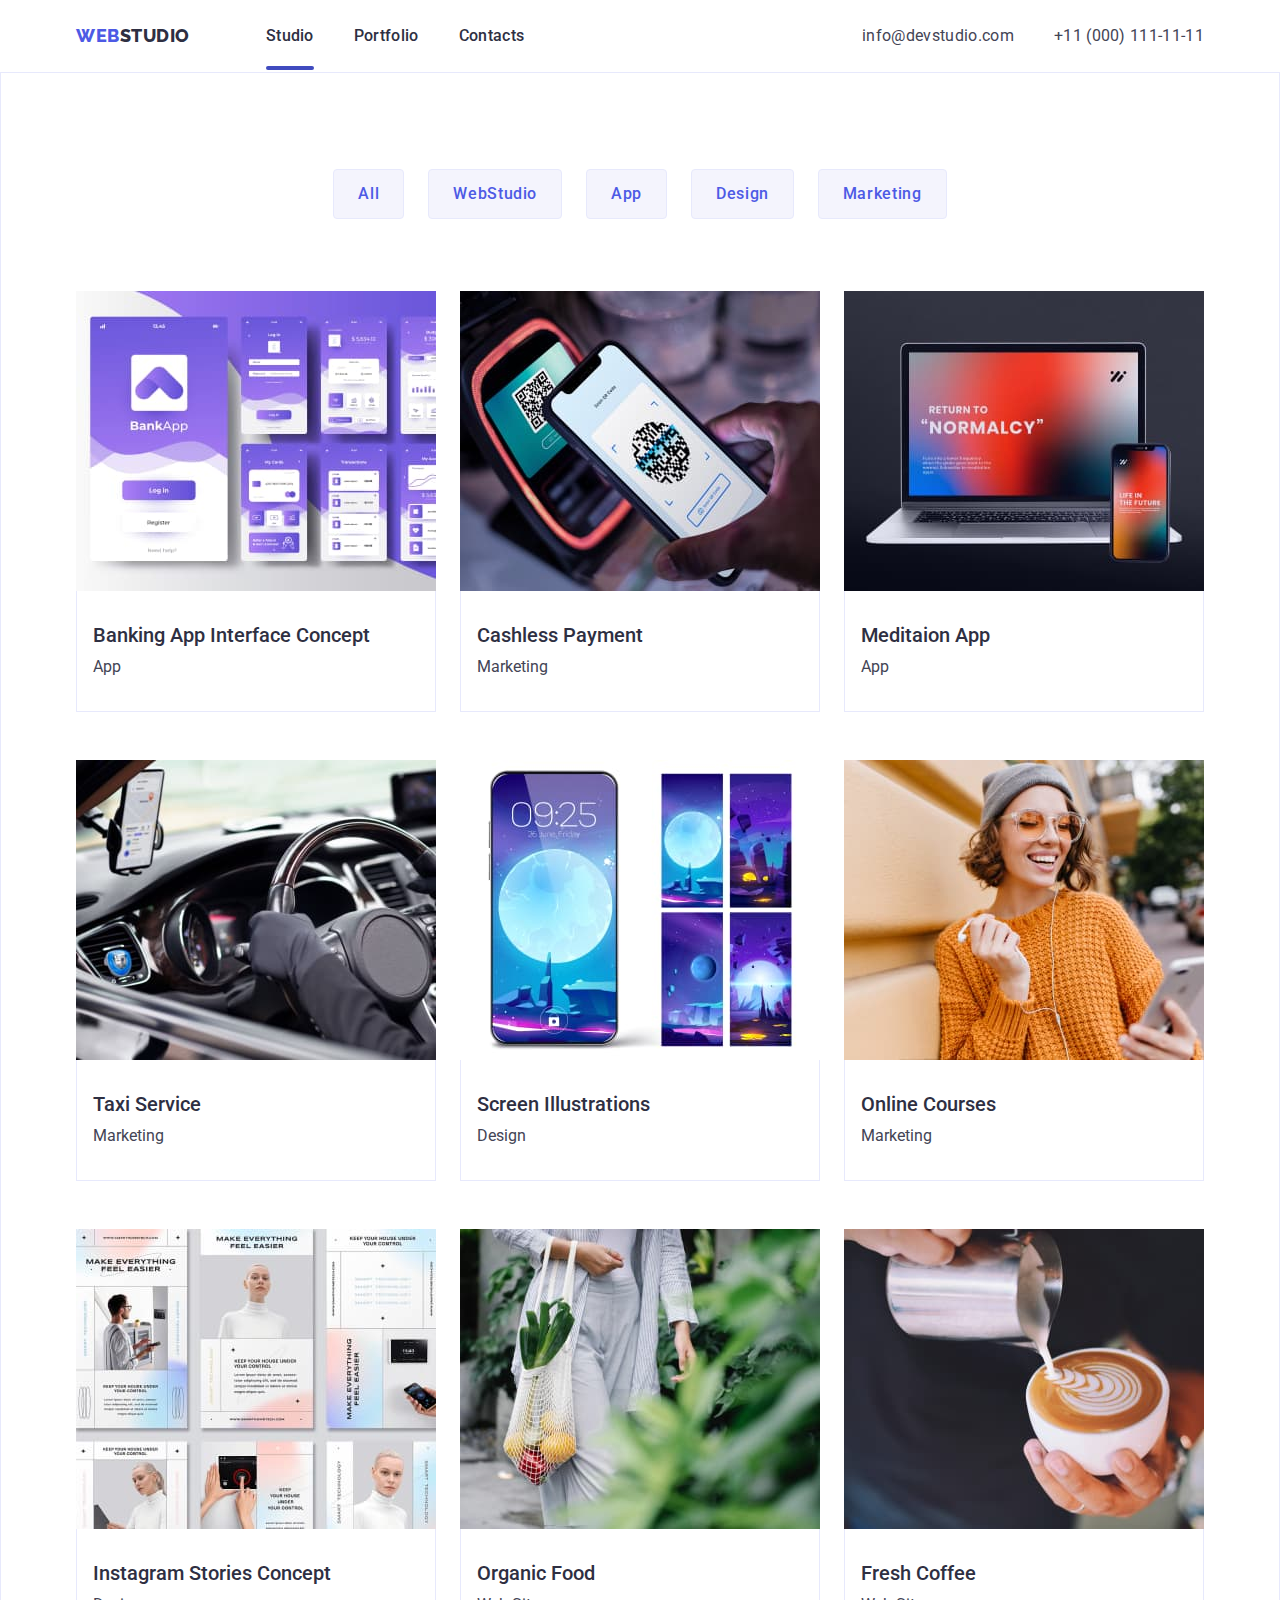
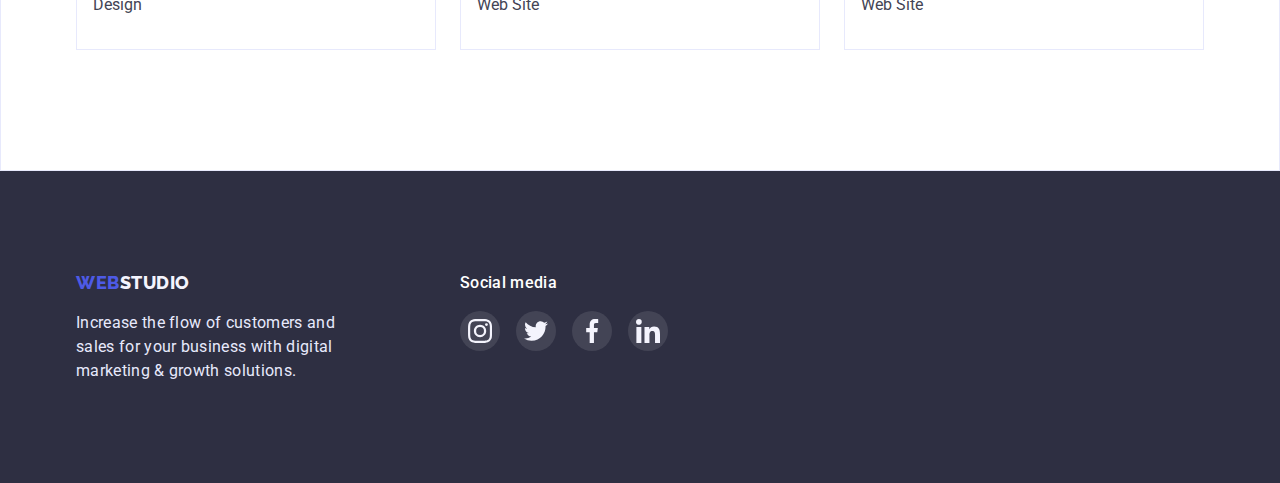
==== portfolio.html @ 9f7de774 "hw5" ====
<!DOCTYPE html>
<html lang="en">
  <head>
    <meta charset="UTF-8" />
    <meta http-equiv="X-UA-Compatible" content="IE=edge" />
    <meta name="viewport" content="width=device-width, initial-scale=1.0" />
    <title>Portfolio</title>
    <link rel="preconnect" href="https://fonts.googleapis.com" />
    <link rel="preconnect" href="https://fonts.gstatic.com" crossorigin />
    <link
      href="https://fonts.googleapis.com/css2?family=Raleway:wght@800&family=Roboto:wght@400;500;700;900&display=swap"
      rel="stylesheet"
    />
    <link
      rel="stylesheet"
      href="https://cdn.jsdelivr.net/npm/modern-normalize@1.1.0/modern-normalize.min.css"
    />
    <link rel="stylesheet" href="./css/styles.css" />
  </head>
  <body>
    <header class="main-header">
      <!--header-->
      <div class="container page-header-container">
        <nav class="main-navigation">
          <a class="logotype-header" href="./index.html"
            >WEB<span>STUDIO</span></a
          >
          <ul class="menu list">
            <li class="menu-item">
              <a class="menu-link current" href="">Studio</a>
            </li>
            <li class="menu-item">
              <a class="menu-link" href="./index.html">Portfolio</a>
            </li>
            <li class="menu-item"><a class="menu-link" href="">Contacts</a></li>
          </ul>
        </nav>
        <address>
          <ul class="menu-contact list">
            <li class="menu-contact-item list">
              <a class="contact-email list" href="mailto:info@devstudio.com"
                >info@devstudio.com
              </a>
            </li>
            <li class="menu-contact-item list">
              <a class="contact-phone list" href="tel:+110001111111"
                >+11 (000) 111-11-11
              </a>
            </li>
          </ul>
        </address>
      </div>
    </header>

    <main>
      <!--section-->
      <section class="portfolio-section">
        <div class="container">
          <h1 class="visually-hidden">Portfolio</h1>
          <ul class="menu-navigation list">
            <li class="menu-portfolio-list">
              <button class="nav-btn" type="button">All</button>
            </li>
            <li class="menu-portfolio-list">
              <button class="nav-btn" type="button">WebStudio</button>
            </li>
            <li class="menu-portfolio-list">
              <button class="nav-btn" type="button">App</button>
            </li>
            <li class="menu-portfolio-list">
              <button class="nav-btn" type="button">Design</button>
            </li>
            <li class="menu-portfolio-list">
              <button class="nav-btn" type="button">Marketing</button>
            </li>
          </ul>

          <ul class="menu-portfolio list">
            <li class="menu-portfolio-item">
              <a href="" class="menu-portfolio-link">
                <div class="menu-portfolio-img">
                  <img
                    src="./images/images-portfolio/banking-app.jpg"
                    alt="galary-1"
                    width="360"
                    height="300"
                  />
                  <p class="overlay">
                    14 Stylish and User-Friendly App Design Concepts · Task
                    Manager App · Calorie Tracker App · Exotic Fruit Ecommerce
                    App · Cloud Storage App
                  </p>
                </div>
                <div class="menu-portfolio-item-wrapper">
                  <h3 class="galary-header">Banking App Interface Concept</h3>
                  <p class="galary-text">App</p>
                </div>
              </a>
            </li>
            <li class="menu-portfolio-item">
              <a href="" class="menu-portfolio-link">
                <div class="menu-portfolio-img">
                  <img
                    src="./images/images-portfolio/cashless-payment.jpg"
                    alt="galary-2"
                    width="360"
                    height="300"
                  />
                  <p class="overlay">
                    14 Stylish and User-Friendly App Design Concepts · Task
                    Manager App · Calorie Tracker App · Exotic Fruit Ecommerce
                    App · Cloud Storage App
                  </p>
                </div>
                <div class="menu-portfolio-item-wrapper">
                  <h3 class="galary-header">Cashless Payment</h3>
                  <p class="galary-text">Marketing</p>
                </div>
              </a>
            </li>
            <li class="menu-portfolio-item">
              <a href="" class="menu-portfolio-link">
                <div class="menu-portfolio-img">
                  <img
                    src="./images/images-portfolio/meditaion-app.jpg"
                    alt="galary-3"
                    width="360"
                    height="300"
                  />
                  <p class="overlay">
                    14 Stylish and User-Friendly App Design Concepts · Task
                    Manager App · Calorie Tracker App · Exotic Fruit Ecommerce
                    App · Cloud Storage App
                  </p>
                </div>
                <div class="menu-portfolio-item-wrapper">
                  <h3 class="galary-header">Meditaion App</h3>
                  <p class="galary-text">App</p>
                </div>
              </a>
            </li>
            <li class="menu-portfolio-item">
              <a href="" class="menu-portfolio-link">
                <div class="menu-portfolio-img">
                  <img
                    src="./images/images-portfolio/taxi-services.jpg"
                    alt="galary-4"
                    width="360"
                    height="300"
                  />
                  <p class="overlay">
                    14 Stylish and User-Friendly App Design Concepts · Task
                    Manager App · Calorie Tracker App · Exotic Fruit Ecommerce
                    App · Cloud Storage App
                  </p>
                </div>
                <div class="menu-portfolio-item-wrapper">
                  <h3 class="galary-header">Taxi Service</h3>
                  <p class="galary-text">Marketing</p>
                </div>
              </a>
            </li>
            <li class="menu-portfolio-item">
              <a href="" class="menu-portfolio-link">
                <div class="menu-portfolio-img">
                  <img
                    src="./images/images-portfolio/screen-illustration.jpg"
                    alt="galary-5"
                    width="360"
                    height="300"
                  />
                  <p class="overlay">
                    14 Stylish and User-Friendly App Design Concepts · Task
                    Manager App · Calorie Tracker App · Exotic Fruit Ecommerce
                    App · Cloud Storage App
                  </p>
                </div>
                <div class="menu-portfolio-item-wrapper">
                  <h3 class="galary-header">Screen Illustrations</h3>
                  <p class="galary-text">Design</p>
                </div>
              </a>
            </li>
            <li class="menu-portfolio-item">
              <a href="" class="menu-portfolio-link">
                <div class="menu-portfolio-img">
                  <img
                    src="./images/images-portfolio/online-courses.jpg"
                    alt="galary-6"
                    width="360"
                    height="300"
                  />
                  <p class="overlay">
                    14 Stylish and User-Friendly App Design Concepts · Task
                    Manager App · Calorie Tracker App · Exotic Fruit Ecommerce
                    App · Cloud Storage App
                  </p>
                </div>
                <div class="menu-portfolio-item-wrapper">
                  <h3 class="galary-header">Online Courses</h3>
                  <p class="galary-text">Marketing</p>
                </div>
              </a>
            </li>
            <li class="menu-portfolio-item">
              <a href="" class="menu-portfolio-link">
                <div class="menu-portfolio-img">
                  <img
                    src="./images/images-portfolio/instagram-stories.jpg"
                    alt="galary-7"
                    width="360"
                    height="300"
                  />
                  <p class="overlay">
                    14 Stylish and User-Friendly App Design Concepts · Task
                    Manager App · Calorie Tracker App · Exotic Fruit Ecommerce
                    App · Cloud Storage App
                  </p>
                </div>
                <div class="menu-portfolio-item-wrapper">
                  <h3 class="galary-header">Instagram Stories Concept</h3>
                  <p class="galary-text">Design</p>
                </div>
              </a>
            </li>
            <li class="menu-portfolio-item">
              <a href="" class="menu-portfolio-link">
                <div class="menu-portfolio-img">
                  <img
                    src="./images/images-portfolio/organic-food.jpg"
                    alt="galary-8"
                    width="360"
                    height="300"
                  />
                  <p class="overlay">
                    14 Stylish and User-Friendly App Design Concepts · Task
                    Manager App · Calorie Tracker App · Exotic Fruit Ecommerce
                    App · Cloud Storage App
                  </p>
                </div>
                <div class="menu-portfolio-item-wrapper">
                  <h3 class="galary-header">Organic Food</h3>
                  <p class="galary-text">Web Site</p>
                </div>
              </a>
            </li>
            <li class="menu-portfolio-item">
              <a href="" class="menu-portfolio-link">
                <div class="menu-portfolio-img">
                  <img
                    src="./images/images-portfolio/fresh-coffee.jpg"
                    alt="galary-9"
                    width="360"
                    height="300"
                  />
                  <p class="overlay">
                    14 Stylish and User-Friendly App Design Concepts · Task
                    Manager App · Calorie Tracker App · Exotic Fruit Ecommerce
                    App · Cloud Storage App
                  </p>
                </div>
                <div class="menu-portfolio-item-wrapper">
                  <h3 class="galary-header">Fresh Coffee</h3>
                  <p class="galary-text">Web Site</p>
                </div>
              </a>
            </li>
          </ul>
        </div>
      </section>
    </main>
    <!--footer-->
    <footer class="footer-section">
      <div class="container footer-two-div">
        <div class="footer-container">
          <a class="logotype-footer" href="./index.html"
            >WEB<span>STUDIO</span></a
          >
          <p class="footer-text">
            Increase the flow of customers and sales for your business with
            digital marketing & growth solutions.
          </p>
        </div>

        <div class="social-media-footer">
          <p class="footer-text-social">Social media</p>
          <ul class="social-list-footer list">
            <li class="social-item-footer">
              <a href="" class="footer-list-link">
                <svg class="social-list-icon-footer" width="24" height="24">
                  <use href="./images/sprite.svg#icon-instagram-2"></use>
                </svg>
              </a>
            </li>
            <li class="social-item-footer">
              <a href="" class="footer-list-link">
                <svg class="social-list-icon-footer" width="24" height="24">
                  <use href="./images/sprite.svg#icon-twitter-1"></use>
                </svg>
              </a>
            </li>
            <li class="social-item-footer">
              <a href="" class="footer-list-link">
                <svg class="social-list-icon-footer" width="24" height="24">
                  <use href="./images/sprite.svg#icon-facebook-1"></use>
                </svg>
              </a>
            </li>
            <li class="social-item-footer">
              <a href="" class="footer-list-link">
                <svg class="social-list-icon-footer" width="24" height="24">
                  <use href="./images/sprite.svg#icon-linkedin-1"></use>
                </svg>
              </a>
            </li>
          </ul>
        </div>
      </div>
    </footer>
  </body>
</html>
---- css/styles.css ----
:root{
    --primary-font:'Roboto',sans-serif;
    --secondary-font:'Raleway', sans-serif;
    --primary-text-color:#2E2F42;
    --secondary-text-color:#434455;
    --accent-color:#4D5AE5;
    --accent-color-portfolio:#404BBF;
    --main-white-color:#FFFFFF;
    --main-backgroud-color:#F4F4FD;
    --footer-logo-color:#E7E9FC;
    --social-media:#31D0AA;
    --customers-color:#8E8F99;
    --main-black:#000000;
    --modal-backgroud-color:#FCFCFC;
    --transition-dur-and-func: 250ms cubic-bezier(0.4, 0, 0.2, 1);
 
}

h1,h2,h3,p, ul,ol {
    margin: 0;
    padding: 0;
   
}

img {
    display: block;
}

.list {
    list-style: none;
}

.container {
    width: 1158px;
    margin-left: auto;
    margin-right: auto;
    padding-left: 15px;
    padding-right: 15px;
  
}


.page-header-container{
    display: flex;
    align-items: center;
    justify-content: space-between;
}

.main-navigation{
    display: flex;
    align-items: center;
}

.menu{
display: flex;
align-items: center;
}

.menu-item:not(:last-child) {
    margin-right: 40px;
}

.menu-link{
    padding: 24px 0;
}

.current{
    color: var(--accent-color-portfolio);
    margin-top: 24px 0;
    position: relative;
}

.current::after{
    display: block;
    content: '';
    position: absolute;
    width: 100%;
    height: 4px;
    left: 0;
    bottom: 0;
    background: var(--accent-color-portfolio);
    border-radius: 2px;
    bottom: -1px;

}

.menu-contact{
display: flex;
align-items: center;
margin-left: auto;
}

.contact-email{
    margin-right: 40px;
    padding-top: 24px;
    padding-bottom: 24px;
}

.visually-hidden{
    position: absolute;
        width: 1px;
        height: 1px;
        margin: -1px;
        border: 0;
        padding: 0;
        white-space: nowrap;
        clip-path: inset(100%);
        clip: rect(0 0 0 0);
        overflow: hidden;
}

body{
    font-family: var(--primary-font);
}

/* WebStudio header */

.logotype-header{
    text-decoration: none;
    font-family: var(--secondary-font);
    font-weight: 800;
    font-size: 18px;
    line-height: 1.33;
    display: flex;
    align-items: center;
    letter-spacing: 0.03em;
    text-transform: uppercase;
    color: var(--accent-color);
    margin-right: 76px;
    padding-top: 24px;
    padding-bottom: 24px;


}
.logotype-header span{
    color: var(--primary-text-color);
  
}

.menu-link {
        text-decoration: none;
        font-weight: 500;
        font-size: 16px;
        line-height: 1.5;
        letter-spacing: 0.02em;
        color: var(--primary-text-color);
        padding-top: 24px;
        padding-bottom: 24px;
        transition: color var(--transition-dur-and-func);
}
.menu-link:hover,
.menu-link:focus {
    color: var(--accent-color);
}

.contact-email, .contact-phone {
    text-decoration: none;
    font-weight: 400;
    font-size: 16px;
    font-style: normal;
    line-height: 1.5;   
    letter-spacing: 0.02em;
    color: var(--secondary-text-color);
    padding-top: 24px;
    padding-bottom: 24px;
    transition: color var(--transition-dur-and-func);
}

.contact-email:hover,
.contact-email:focus {
 color: var(--accent-color);
}

.contact-phone:hover,
.contact-phone:focus {
color: var(--accent-color);
}

/* Web Studio hero section */

.hero{
    background-color: var(--primary-text-color);
    display: flex;
    padding-top: 188px;
    padding-bottom: 188px;
    margin: auto;
    text-align: center;
    background-image:linear-gradient(rgba(46, 47, 66, 0.7), rgba(46, 47, 66, 0.7)), url(../images/people-office.jpg);
    max-width: 1440px;
    background-size: cover;
}

.hero-title {
    font-weight: 700;
    font-size: 56px;
    line-height: 1.07;
    letter-spacing: 0.02em;
    color: var(--main-white-color);
    width: 507px;
    margin-top: 0px;
    margin-right: auto;
    margin-bottom: 48px;
    margin-left: auto;
}


.modal-btn {
    padding-top: 16px;
    padding-bottom: 16px;
    padding-left: 32px;
    padding-right: 32px;
    text-decoration: none;
    font-family: inherit;
    cursor: pointer;
    font-weight: 500;
    font-size: 16px;
    line-height: 1.5;
    display: flex;
    align-items: center;
    letter-spacing: 0.04em;
    color: var(--main-white-color);
    background:var(--accent-color);
    display: block;
    margin: 0 auto;
    border: 1px solid var(--accent-color);
    border-radius: 4px;
    transition: color var(--transition-dur-and-func);
}

.modal-btn:hover,
.modal-btn:focus {
    background: var(--accent-color-portfolio);
    color: var(--main-white-color);
}

/* Portfolio section */

.portfolio-section{
    padding-bottom: 120px;
    padding-top: 96px;
    border: 1px solid var(--footer-logo-color);
}

.menu-navigation{
display: flex;
align-items: center;
justify-content: center;
margin-bottom: 72px;
}


.menu-portfolio-list:not(:last-child){
    margin-right: 24px;
}

.nav-btn:hover,
.nav-btn:focus {
    box-shadow: 0px 3px 1px rgba(0, 0, 0, 0.1), 0px 2px 1px rgba(0, 0, 0, 0.08), 0px 2px 2px rgba(0, 0, 0, 0.12);
    border-color: var(--accent-color-portfolio);
}

.menu-portfolio{
    display: flex;
    flex-wrap: wrap;
    column-gap: 24px;
    row-gap: 48px;
    text-decoration: none;

}

.menu-portfolio-item{
flex-basis: calc(100%-48px)/3;
text-decoration: none;
}


.menu-portfolio-link:hover,
.menu-portfolio-link:focus{
    box-shadow: 0px 1px 6px rgba(46, 47, 66, 0.08),
        0px 1px 1px rgba(46, 47, 66, 0.16),
        0px 2px 1px rgba(46, 47, 66, 0.08);
}

.menu-portfolio-link{
display: block;
text-decoration: none;

}

.menu-portfolio-link:hover .overlay, 
.menu-portfolio-link:focus .overlay {
    transform: translate(0, 0);
}


.menu-portfolio-img{
position: relative;
overflow: hidden;
}


.menu-portfolio-item-wrapper{
    padding-top: 32px;
    padding-bottom: 32px;
    padding-left: 16px;
    padding-right: 16px;
    border: 1px solid var(--footer-logo-color);
    border-top: none;
}

.nav-btn{
    text-decoration: none;
    font-family: inherit;
    cursor: pointer;
    font-weight: 500;
    font-size: 16px;
    line-height: 1.5;
    display: flex;
    align-items: center;
    text-align: center;
    letter-spacing: 0.04em;
    color: var(--accent-color);
    background:var(--main-backgroud-color);
    padding-top: 12px;
    padding-bottom: 12px;
    padding-left: 24px;
    padding-right: 24px;
    border: 1px solid var(--footer-logo-color);
    border-radius: 4px;
}
.nav-btn:hover,
.nav-btn:focus {
    background-color: var(--accent-color-portfolio);
    color: var(--main-white-color);
}

.galary-header{
    text-decoration: none;
    font-weight: 500;
    font-size: 20px;
    line-height: 1.2;
    color: var(--primary-text-color);
    margin-bottom: 8px;
}

.galary-text{
    text-decoration: none;
    font-weight: 400;
    font-size: 16px;
    line-height: 1.5;
    color: var(--secondary-text-color);
}

.overlay{
    position:absolute;
    background: var(--accent-color);
    background-blend-mode: soft-light;
    font-weight: 400;
    font-size: 16px;
    line-height: 1.5;
    letter-spacing: 0.02em;
    color: var(--main-backgroud-color);
    padding-top: 40px;
    padding-right: 32px;
    padding-left: 32px;
    padding-bottom: 164px;
    width: 100%;
    height: 100%;
    left: 0;
    top: 0;
    transform: translate(0, 100%);
    transition: transform var(--transition-dur-and-func);
}



/* Web Studio section 1 */

.goals-section{
    padding-top: 120px;
    padding-bottom: 120px;
}

.goals{
    display: flex;
    flex-wrap: wrap;
    gap: 24px;
    list-style: none;
}

.goals-item{
    flex-basis: calc((100% - 72px) / 4);
}

.goals-item-header {
    text-decoration: none;
    font-weight: 500;
    font-size: 20px;
    line-height: 1.2;
    letter-spacing: 0.02em;
    color: var(--primary-text-color);
}

.goals-item-text {
    font-size: 16px;
    line-height: 1.5;
    letter-spacing: 0.02em;
    color: var(--secondary-text-color);
}

.header-two {
    text-decoration: none;
    font-weight: 700;
    font-size: 36px;
    line-height: 1.1;
    text-align: left;
    letter-spacing: 0.02em;
    text-transform: capitalize;
    color: var(--primary-text-color);
    margin-bottom: 72px;
    text-align: center;
}

    .goals-item-box{
        display: flex;
        width: 264px;
        height: 112px;
        background-color: var(--main-backgroud-color);
        border-radius: 4px;
        justify-content: center;
        align-items: center;
        margin-bottom: 8px;
    }


/* Web Studio section 2 */

.work-section {
    padding-bottom: 120px;
}

.work {
    display: flex;
    flex-wrap: wrap;
    gap: 24px;
}

.work-examples {
    flex-basis: calc((100% - 48px) / 3);
}



/* Web Studio section 3 */

.employee-card{
    background: var(--main-backgroud-color);
    padding-bottom: 120px;
    padding-top: 120px;
  
}

.employee-card-all{
    display: flex;
    flex-wrap: wrap;
    gap: 24px;
}

.employee-card-list {
    background:var(--main-white-color);
    flex-basis: calc(100%-72px)/4;
}

.card-content{
    padding-left: 16px;
    padding-right: 16px;
    padding-top: 32px;
    padding-bottom: 32px;
    box-shadow: 0px 1px 6px rgba(46, 47, 66, 0.08), 0px 1px 1px rgba(46, 47, 66, 0.16), 0px 2px 1px rgba(46, 47, 66, 0.08);
    border-radius: 0px 0px 4px 4px;
}

.employee-name {
    font-weight: 500;
    font-size: 20px;
    line-height: 1.5;
    text-align: center;
    letter-spacing: 0.02em;
    color: var(--primary-text-color);
    margin-bottom: 8px;
}

.employee-position {
        font-size: 16px;
        line-height: 1.5;
        text-align: center;
        letter-spacing: 0.02em;
        color: var(--secondary-text-color);
        margin-bottom: 8px;
}

.social-list-link{
    display: flex;
    justify-content: center;
    align-items: center;
    width: 40px;
    height: 40px;
    border-radius: 50%;
    background-color: var(--accent-color);
    transition: background-color var(--transition-dur-and-func);
}

.social-list-link:hover,
.social-list-link:focus{
    background-color: var(--main-black);
}

.social-list{
    display: flex;
    justify-content: center;
    gap: 24px;
}

.social-list-icon{
    fill: var(--main-backgroud-color);
}



/* Web Studio section 4 */

.customers-section {
    padding-bottom: 120px;
    padding-top: 120px;
    }


.customers-item{
    display: flex;
    justify-content: center;
    gap: 24px;
}

.customers-list-link{
    display: flex;
    justify-content: center;
    align-items: center;
    width: 168px;
    height: 88px;
    border: 1px solid var(--customers-color);
    border-radius: 4px;
    color: var(--customers-color);
    transition: color var(--transition-dur-and-func);
}


.customers-list-link:hover,
.customers-list-link:focus{
   border: 1px solid var(--accent-color-portfolio);
   color: var(--accent-color-portfolio);

}

.customers-list-icon {
fill: currentColor;
}



/*  Web Studio and Portfolio footer */
.footer-section {
    background-color:var(--primary-text-color);
    padding-top: 100px;
    padding-bottom: 100px;
}


.footer-text{
    font-family: 'Roboto', sans-serif;
    font-weight: 400;
    font-size: 16px;
    line-height: 1.5;
    letter-spacing: 0.02em;
    color: var(--footer-logo-color);
    width: 264px;
    height: 72px;
}

.logotype-footer {
    text-decoration: none;
    font-family: var(--secondary-font);
    font-weight: 800;
    font-size: 18px;
    line-height: 1.33;
    display: flex;
    align-items: center;
    letter-spacing: 0.03em;
    text-transform: uppercase;
    color: var(--accent-color);
    margin-bottom: 16px;
}

.logotype-footer span {
    color: var(--main-backgroud-color);

}

.footer-text-social{
    font-weight: 500;
    font-size: 16px;
    line-height: 1.5;
    letter-spacing: 0.02em;
    color: var(--main-white-color);
    margin-bottom: 16px;
}


.footer-two-div{
    display: flex;
    gap: 120px;
}

.social-list-footer{
    display: flex;
    justify-content: center;
    gap: 16px;
    }

.footer-list-link{
    display: flex;
    justify-content: center;
    align-items: center;
    width: 40px;
    height: 40px;
    border-radius: 50%;
    background-color: rgba(255, 255, 255, 0.1);
    transition: background-color var(--transition-dur-and-func);
    }

    .social-list-icon-footer {
     fill: var(--main-backgroud-color);
        }
    
    .footer-list-link:hover,
    .footer-list-link:focus {
    background-color: var(--social-media);
        }

    /*  Web Studio Backdrop */

    .backdrop {
        position: fixed;
        top: 0;
        left: 0;
        z-index: 100;
        width: 100%;
        height: 100%;
        background-color: rgba(46, 47, 66, 0.4);
        transition: opacity var(--transition-dur-and-func), visibility var(--transition-dur-and-func);
    }

    .backdrop.is-hidden {
        opacity: 0;
        visibility: hidden;
        pointer-events: none;
    }

    .modal {
        position: absolute;
        top: 50%;
        left: 50%;
        transform: translate(-50%, -50%);
        width: 408px;
        height: 588px;
        background-color:var(--modal-backgroud-color);
    }

    .modal-close-btn{
        position: absolute;
        top: 24px;
        right: 24px;
        display: flex;
        justify-content: center;
        align-items: center;
        background-color: var(--footer-logo-color);
        border: 1px solid rgba(0, 0, 0, 0.1);
        padding: 0;
        width: 24px;
        height: 24px;
        border-radius: 50%;
        cursor: pointer;
        transition: background-color var(--transition-dur-and-func);
    }

    .modal-close-btn:hover,
    .modal-close-btn:focus {
        background-color:var(--accent-color-portfolio);
        fill: var(--main-white-color);
    }
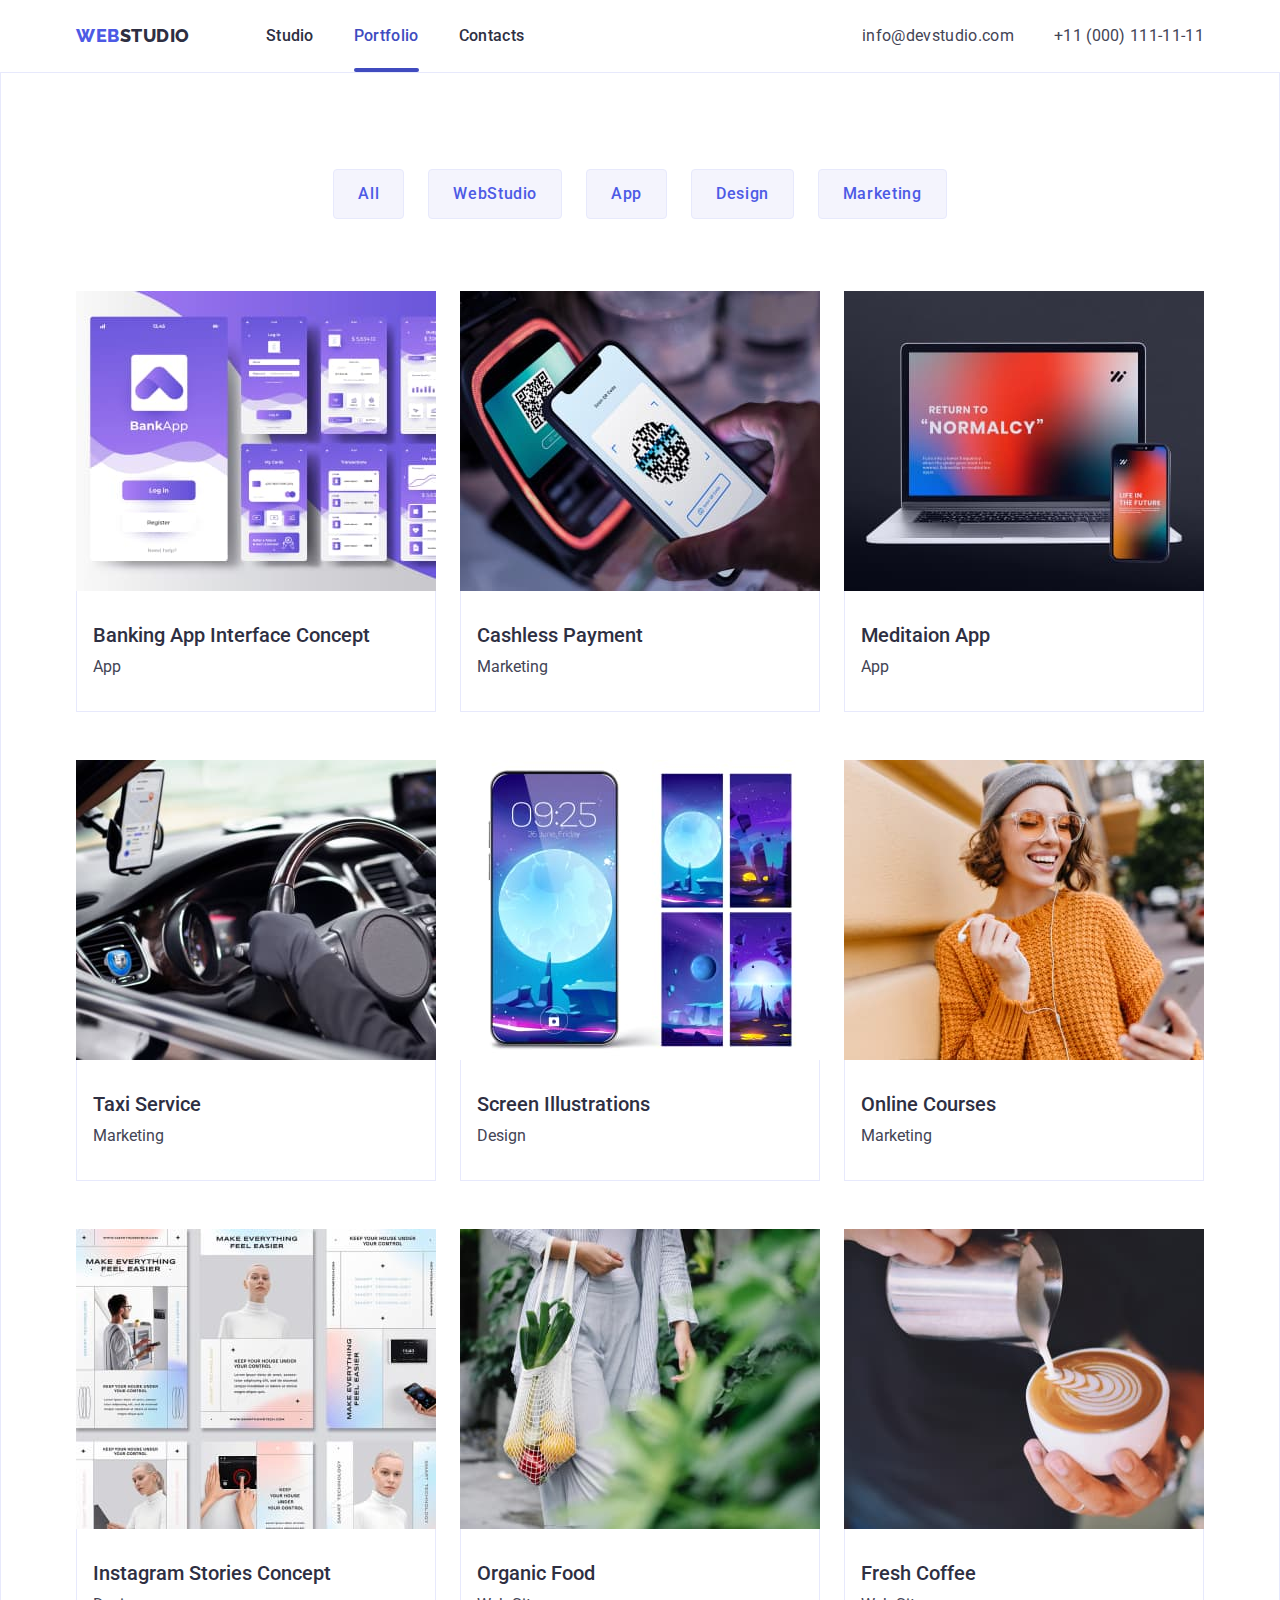
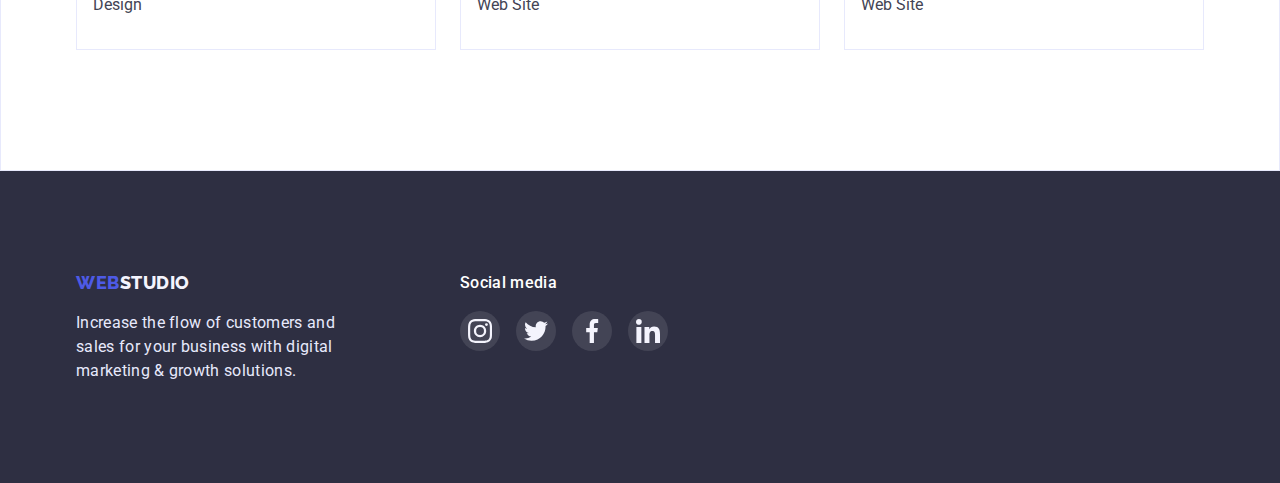
==== commit f44bc2ba: "Update portfolio.html" ====
--- a/portfolio.html
+++ b/portfolio.html
@@ -27,10 +27,10 @@
           >
           <ul class="menu list">
             <li class="menu-item">
-              <a class="menu-link current" href="">Studio</a>
+              <a class="menu-link" href="">Studio</a>
             </li>
             <li class="menu-item">
-              <a class="menu-link" href="./index.html">Portfolio</a>
+              <a class="menu-link current" href="./index.html">Portfolio</a>
             </li>
             <li class="menu-item"><a class="menu-link" href="">Contacts</a></li>
           </ul>
--- a/css/styles.css
+++ b/css/styles.css
@@ -64,23 +64,9 @@
     padding: 24px 0;
 }
 
-.current{
-    color: var(--accent-color-portfolio);
-    margin-top: 24px 0;
-    position: relative;
-}
-
-.current::after{
-    display: block;
-    content: '';
-    position: absolute;
-    width: 100%;
-    height: 4px;
-    left: 0;
-    bottom: 0;
-    background: var(--accent-color-portfolio);
-    border-radius: 2px;
-    bottom: -1px;
+.menu-link:focus,
+.menu-link:hover{
+    fill:var(--accent-color-portfolio);
 
 }
 
@@ -148,6 +134,27 @@
         padding-bottom: 24px;
         transition: color var(--transition-dur-and-func);
 }
+
+.current {
+    color: var(--accent-color-portfolio);
+    position: relative;
+}
+
+.current::after {
+    display: block;
+    content: '';
+    position: absolute;
+    width: 100%;
+    height: 4px;
+    left: 0;
+    bottom: 0;
+    background-color: var(--accent-color-portfolio);
+    border-radius: 2px;
+    bottom: -3px;
+
+}
+
+
 .menu-link:hover,
 .menu-link:focus {
     color: var(--accent-color);
@@ -224,12 +231,12 @@
     margin: 0 auto;
     border: 1px solid var(--accent-color);
     border-radius: 4px;
-    transition: color var(--transition-dur-and-func);
+    transition: background-color var(--transition-dur-and-func);
 }
 
 .modal-btn:hover,
 .modal-btn:focus {
-    background: var(--accent-color-portfolio);
+    background-color: var(--accent-color-portfolio);
     color: var(--main-white-color);
 }
 
@@ -253,11 +260,6 @@
     margin-right: 24px;
 }
 
-.nav-btn:hover,
-.nav-btn:focus {
-    box-shadow: 0px 3px 1px rgba(0, 0, 0, 0.1), 0px 2px 1px rgba(0, 0, 0, 0.08), 0px 2px 2px rgba(0, 0, 0, 0.12);
-    border-color: var(--accent-color-portfolio);
-}
 
 .menu-portfolio{
     display: flex;
@@ -265,6 +267,7 @@
     column-gap: 24px;
     row-gap: 48px;
     text-decoration: none;
+    border-top: none;
 
 }
 
@@ -284,6 +287,7 @@
 .menu-portfolio-link{
 display: block;
 text-decoration: none;
+transition: box-shadow var(--transition-dur-and-func);
 
 }
 
@@ -296,6 +300,8 @@
 .menu-portfolio-img{
 position: relative;
 overflow: hidden;
+border-bottom: none;
+text-decoration: none;
 }
 
 
@@ -306,6 +312,8 @@
     padding-right: 16px;
     border: 1px solid var(--footer-logo-color);
     border-top: none;
+    
+ 
 }
 
 .nav-btn{
@@ -327,11 +335,19 @@
     padding-right: 24px;
     border: 1px solid var(--footer-logo-color);
     border-radius: 4px;
+    transition: background-color var(--transition-dur-and-func), box-shadow var(--transition-dur-and-func), border-color var(--transition-dur-and-func);
+ 
 }
 .nav-btn:hover,
 .nav-btn:focus {
     background-color: var(--accent-color-portfolio);
     color: var(--main-white-color);
+}
+
+.nav-btn:hover,
+.nav-btn:focus {
+    box-shadow: 0px 3px 1px rgba(0, 0, 0, 0.1), 0px 2px 1px rgba(0, 0, 0, 0.08), 0px 2px 2px rgba(0, 0, 0, 0.12);
+    border-color: var(--accent-color-portfolio);
 }
 
 .galary-header{
@@ -563,6 +579,7 @@
 
 .customers-list-icon {
 fill: currentColor;
+
 }
 
 
